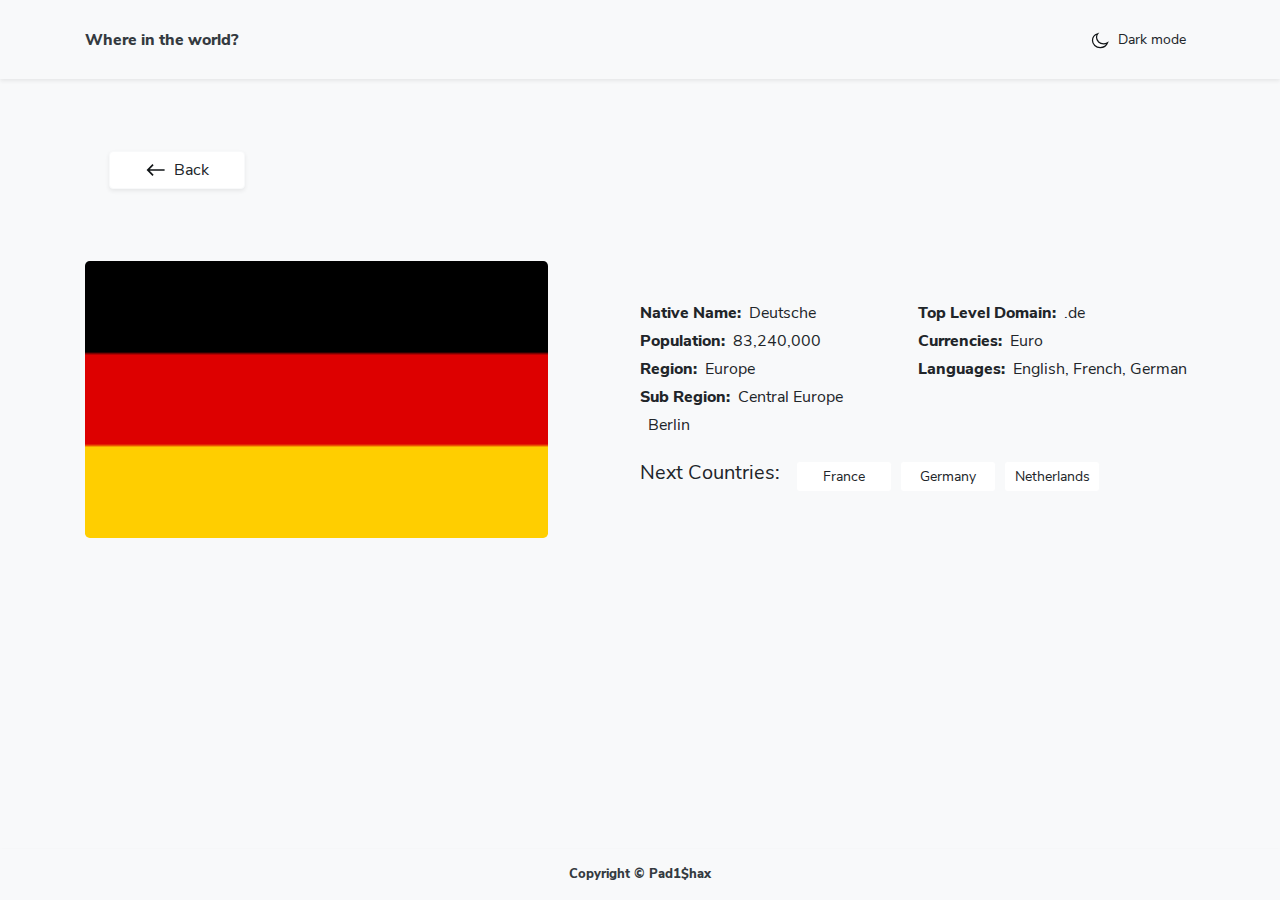
==== country.html @ e9565ebb "verstka finished" ====
<!DOCTYPE html>
<html class="h-100" lang="en">
  <head>
    <meta charset="UTF-8" />
    <meta http-equiv="X-UA-Compatible" content="IE=edge" />
    <meta name="viewport" content="width=device-width, initial-scale=1.0" />
    <title>Countries</title>
    <link rel="stylesheet" href="css/bootstrap.min.css" />
    <link rel="stylesheet" href="css/normalize.css" />
    <link rel="stylesheet" href="css/styles.css" />
  </head>
  <body class="bg-light h-100 d-flex flex-column">
    <header class="site-header py-4 bg-light shadow-sm">
      <div
        class="container-lg d-flex flex-column align-items-center justify-content-between flex-sm-row"
      >
        <a
          href="#"
          class="site-header__logo font-weight-bold text-dark mb-2 mb-sm-0"
        >
          Where in the world?
        </a>
        <button
          class="site-header__theme-toggler btn-sm btn btn-light"
          type="button"
        >
          <span
            class="site-header__theme-toggler-inner d-flex align-items-center"
          >
            <svg
              class="site-header__theme-toggler-icon mr-2"
              width="20"
              height="20"
              fill="none"
              xmlns="http://www.w3.org/2000/svg"
            >
              <path
                fill-rule="evenodd"
                clip-rule="evenodd"
                d="M13.553 13.815c-3.884 0-7.034-2.887-7.034-6.447 0-1.343.448-2.586 1.212-3.618-3.04.945-5.231 3.581-5.231 6.688 0 3.9 3.45 7.062 7.704 7.062 3.389 0 6.266-2.007 7.296-4.796a7.458 7.458 0 0 1-3.947 1.111Z"
                fill="#fff"
                stroke="#111517"
                stroke-width="1.25"
              />
            </svg>
            <span class="site-header__theme-toggler-text">Dark mode</span>
          </span>
        </button>
      </div>
    </header>

    <main class="flex-grow-1 py-4 py-lg-5">
      <section class="country container-lg">
        <div class="p-lg-4 mb-5">
          <a
            href="index.html"
            class="btn btn-light bg-white btn-back d-inline-flex justify-content-center align-items-center shadow-sm"
          >
            <svg
              class="mr-2"
              width="20"
              height="20"
              viewBox="0 0 20 20"
              fill="none"
              xmlns="http://www.w3.org/2000/svg"
            >
              <path
                fill-rule="evenodd"
                clip-rule="evenodd"
                d="M6.46447 4.10744L7.64298 5.28596L3.75389 9.17504L18.6031 9.17504L18.6031 10.825L3.75389 10.825L7.64298 14.714L6.46447 15.8926L0.57191 10L6.46447 4.10744Z"
                fill="#111517"
              />
            </svg>
            <span>Back</span>
          </a>
        </div>
        <div
          class="row no-gutters justify-content-center justify-content-lg-between"
        >
          <div class="col-md-10 col-lg-5 mb-5 mb-lg-0">
            <img
              class="country__img d-block img-fluid w-100 rounded-lg"
              src=""
              alt="flag of German"
              width="320"
              height="230"
            />
          </div>
          <div class="col-md-10 col-lg-6 py-lg-4">
            <h1 class="h4 font-weight-bold mt-0 mb-3"></h1>
            <div class="row no-gutters">
              <div class="col-lg-6">
                <dl class="mb-4">
                  <div class="d-flex mb-1">
                    <dt class="mr-2 font-weight-bold">Native Name:</dt>
                    <dd class="mb-0 country__info"></dd>
                  </div>
                  <div class="d-flex mb-1">
                    <dt class="mr-2 font-weight-bold">Population:</dt>
                    <dd class="mb-0 country__info"></dd>
                  </div>
                  <div class="d-flex mb-1">
                    <dt class="mr-2 font-weight-bold">Region:</dt>
                    <dd class="mb-0 country__info"></dd>
                  </div>
                  <div class="d-flex mb-1">
                    <dt class="mr-2 font-weight-bold">Sub Region:</dt>
                    <dd class="mb-0 country__info"></dd>
                  </div>
                  <div class="d-flex mb-1">
                    <dt class="mr-2 font-weight-bold"></dt>
                    <dd class="mb-0 country__info"></dd>
                  </div>
                </dl>
              </div>
              <div class="col-lg-6">
                <dl class="">
                  <div class="d-flex mb-1">
                    <dt class="mr-2 font-weight-bold">Top Level Domain:</dt>
                    <dd class="mb-0 country__info"></dd>
                  </div>
                  <div class="d-flex mb-1">
                    <dt class="mr-2 font-weight-bold">Currencies:</dt>
                    <dd class="mb-0 country__info"></dd>
                  </div>
                  <div class="d-flex mb-1">
                    <dt class="mr-2 font-weight-bold">Languages:</dt>
                    <dd class="mb-0 country__info"></dd>
                  </div>
                </dl>
              </div>
            </div>
            <div class="d-flex flex-wrap">
              <h2 class="h5 font-weight-normal mr-3">Next Countries:</h2>
              <ul class="d-flex flex-wrap list-unstyled mb-0">
                <li class="mr-2 mb-3 mb-sm-0">
                  <a
                    href=""
                    class="country__link btn btn-sm btn-light bg-white"
                  >
                    France
                  </a>
                </li>
                <li class="mr-2 mb-3 mb-sm-0">
                  <a
                    href=""
                    class="country__link btn btn-sm btn-light bg-white"
                  >
                    Germany
                  </a>
                </li>
                <li class="mr-2 mb-3 mb-sm-0">
                  <a
                    href=""
                    class="country__link btn btn-sm btn-light bg-white"
                  >
                    Netherlands
                  </a>
                </li>
              </ul>
            </div>
          </div>
        </div>
      </section>
    </main>

    <footer class="site-footer text-center bg-light shadow-sm py-3 mt-auto">
      <div class="container-lg">
        <p class="font-weight-bold text-dark small mb-0">
          Copyright &copy Pad1$hax
        </p>
      </div>
    </footer>

    <!-- Templates -->

    <script src="js/bootstrap.bundle.min.js"></script>
    <script src="js/main.js"></script>
  </body>
</html>
---- css/styles.css ----
@font-face {
  font-family: "Nunito Sans";
  src: url("../fonts/NunitoSans-ExtraBold.woff2") format("woff2"),
      url("../fonts/NunitoSans-ExtraBold.woff") format("woff");
  font-weight: 800;
  font-style: normal;
  font-display: swap;
}

@font-face {
  font-family: "Nunito Sans";
  src: url("../fonts/NunitoSans-SemiBold.woff2") format("woff2"),
      url("../fonts/NunitoSans-SemiBold.woff") format("woff");
  font-weight: 600;
  font-style: normal;
  font-display: swap;
}

@font-face {
  font-family: "Nunito Sans";
  src: url("../fonts/NunitoSans-Regular.woff2") format("woff2"),
      url("../fonts/NunitoSans-Regular.woff") format("woff");
  font-weight: normal;
  font-style: normal;
  font-display: swap;
}

@font-face {
  font-family: "Nunito Sans";
  src: url("../fonts/NunitoSans-Light.woff2") format("woff2"),
      url("../fonts/NunitoSans-Light.woff") format("woff");
  font-weight: 300;
  font-style: normal;
  font-display: swap;
}
:root{
--font-family:"Nunito Sans", Arial, serif;
}

body{
  font-family: var(--font-family);
}
.search-form__search-wrap{
position: relative;
z-index: 1;

}
.search-form__search-icon{
  position: absolute;
  z-index: 1;
  left: 32px;
  top: calc(50% - 8px);
}
.search-form__search{
  padding-left: 74px;
}
.countries__item-wrap{
  max-width: 260px;
}
.countries__img{
  height: 160px;
  object-fit: cover;
}

/* Country page */

.btn-back{
  min-width: 136px;
}
.country__img{
  max-width: 560px;

}
.country__link{
  min-width: 96px;
}
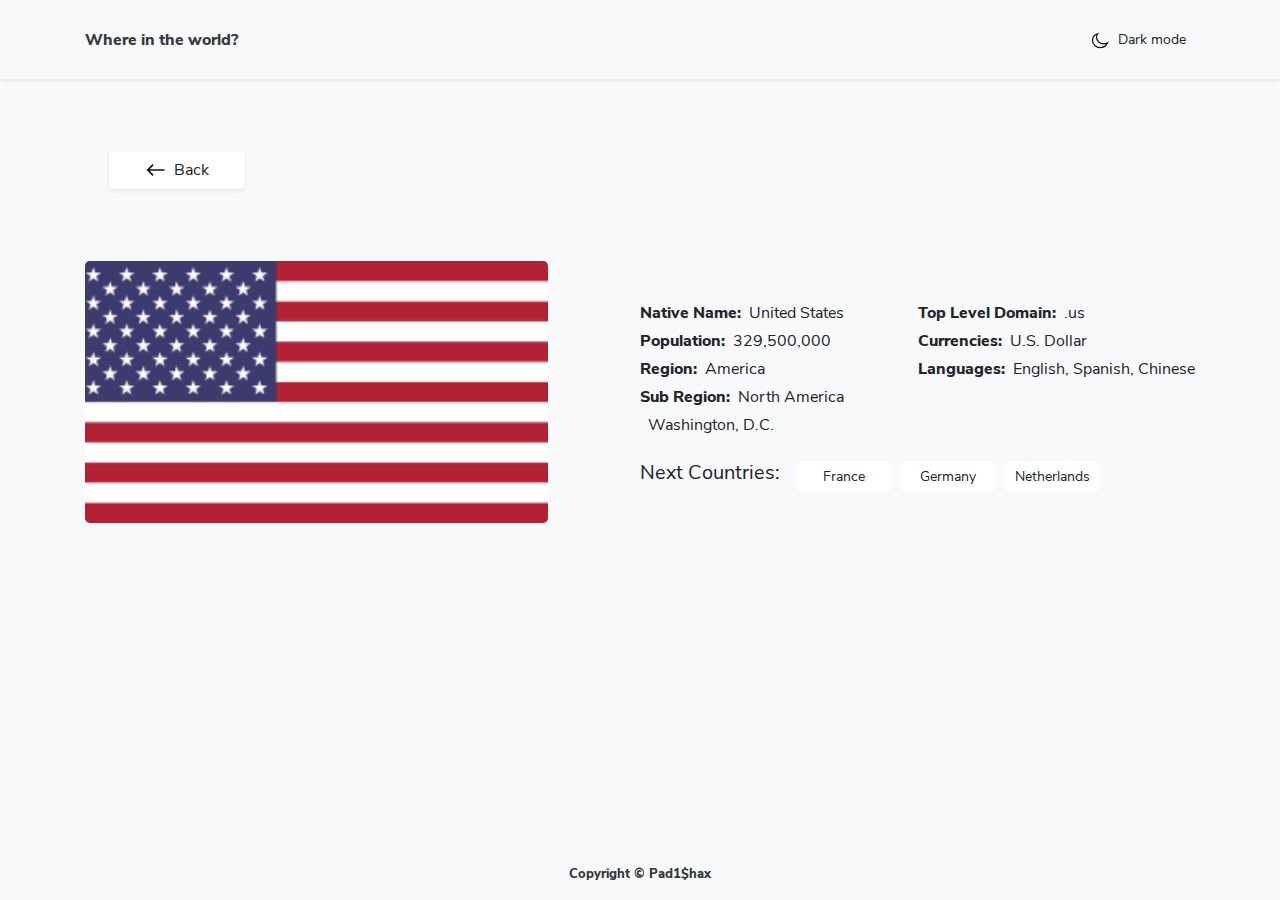
==== commit d256586c: "change selectedCountry" ====
--- a/country.html
+++ b/country.html
@@ -10,14 +10,10 @@
     <link rel="stylesheet" href="css/styles.css" />
   </head>
   <body class="bg-light h-100 d-flex flex-column">
+    <span class="sr-only selected-id">0</span>
     <header class="site-header py-4 bg-light shadow-sm">
-      <div
-        class="container-lg d-flex flex-column align-items-center justify-content-between flex-sm-row"
-      >
-        <a
-          href="#"
-          class="site-header__logo font-weight-bold text-dark mb-2 mb-sm-0"
-        >
+      <div class="container-lg d-flex flex-column align-items-center justify-content-between flex-sm-row">
+        <a   href="#"    class="site-header__logo font-weight-bold text-dark mb-2 mb-sm-0"  >
           Where in the world?
         </a>
         <button
